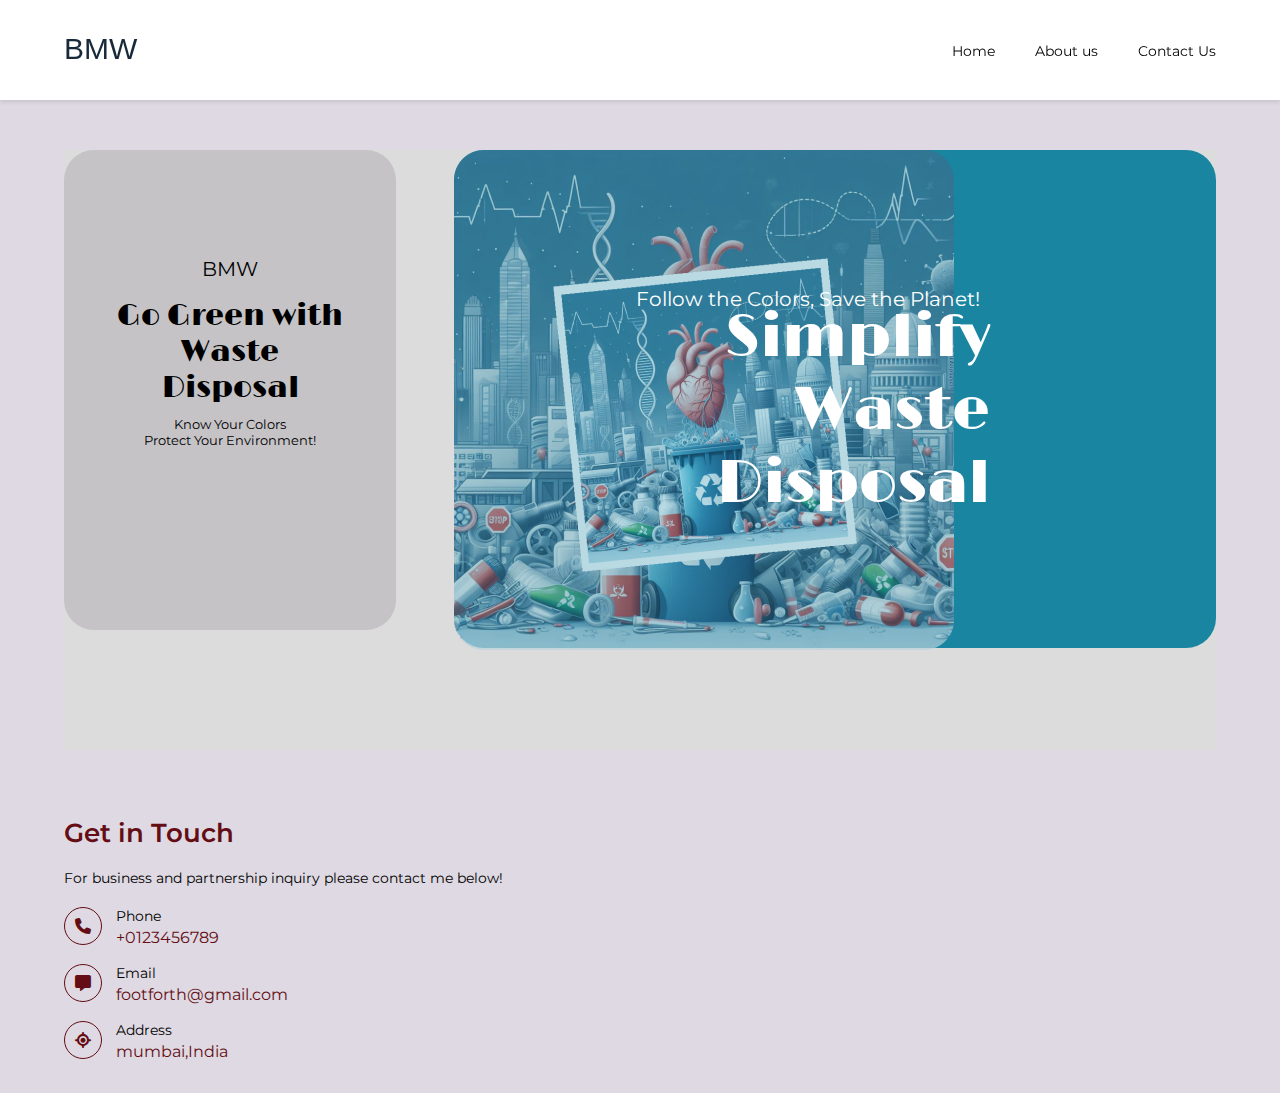
==== index.html @ 0b1280ca "1" ====
<!DOCTYPE html>
<html lang="en">
<head>
    <meta charset="UTF-8">
    <meta http-equiv="X-UA-Compatible" content="IE=edge">
    <meta name="viewport" content="width=device-width, initial-scale=1.0">
    <title>BMW</title>
    <!-- SWIPER CSS LINK -->
    <link rel="stylesheet" href="Swiper/swiper-bundle.min.css">
    <!-- CUSTOM CSS LINK -->
    <link rel="stylesheet" href="css/style.css">
    <link type="script" href="css/script.js">
    <!-- FONTAWESOME LINK -->
    <link rel="stylesheet" href="fontawesome-free-6.3.0-web//css/all.css">
    <link rel="preconnect" href="https://fonts.googleapis.com">
<link rel="preconnect" href="https://fonts.gstatic.com" crossorigin>
<link href="https://fonts.googleapis.com/css2?family=Limelight&family=Montserrat:ital,wght@0,100..900;1,100..900&display=swap" rel="stylesheet">
</head>

<body>
<!-- ................START NAV BAR ............ -->
<nav>
    <div class="container nav-container">
       <h4><a href="" class="logo">BMW</a></h4>
        <ul>
            <li><a href="#Home">Home</a></li>
            <li><a href="#Services">About us</a></li>
            <li><a href="#Projects">Contact Us</a></li>
            <!-- <li><a href="#Skills">Skills</a></li> -->
            
        </ul>
        <div class="phone-button">
            <i class="fa fa-bars open" aria-hidden="true"></i>
            <i class="fa fa-close close" aria-hidden="true"></i>
        </div>
    </div>
</nav>
<!-- ................END NAV BAR ............ -->


<!-- ................START HEADER SECTION ............ -->
<header id="Home">
    <div class="container header-container">
        <div class="header-left">
            <h3>BMW</h3>
            <h1>Go Green with Waste Disposal </h1>
            <h5><li>Know Your Colors </li>
                <li>Protect Your Environment!</li>
            </h5>
    
        </div>
        <div class="header-right">
           <svg width="500" height="500" viewBox="0 0 500 500" fill="none" xmlns="http://www.w3.org/2000/svg" xmlns:xlink="http://www.w3.org/1999/xlink">
                <rect width="500" height="500" fill="url(#pattern0)"/>
                <defs>
                <pattern id="pattern0" patternContentUnits="objectBoundingBox" width="1" height="1">
                <use xlink:href="#image0_84_3" transform="scale(0.001)"/>
                </pattern>
                <image id="image0_84_3" width="1000" height="1000" xlink:href="[data-uri]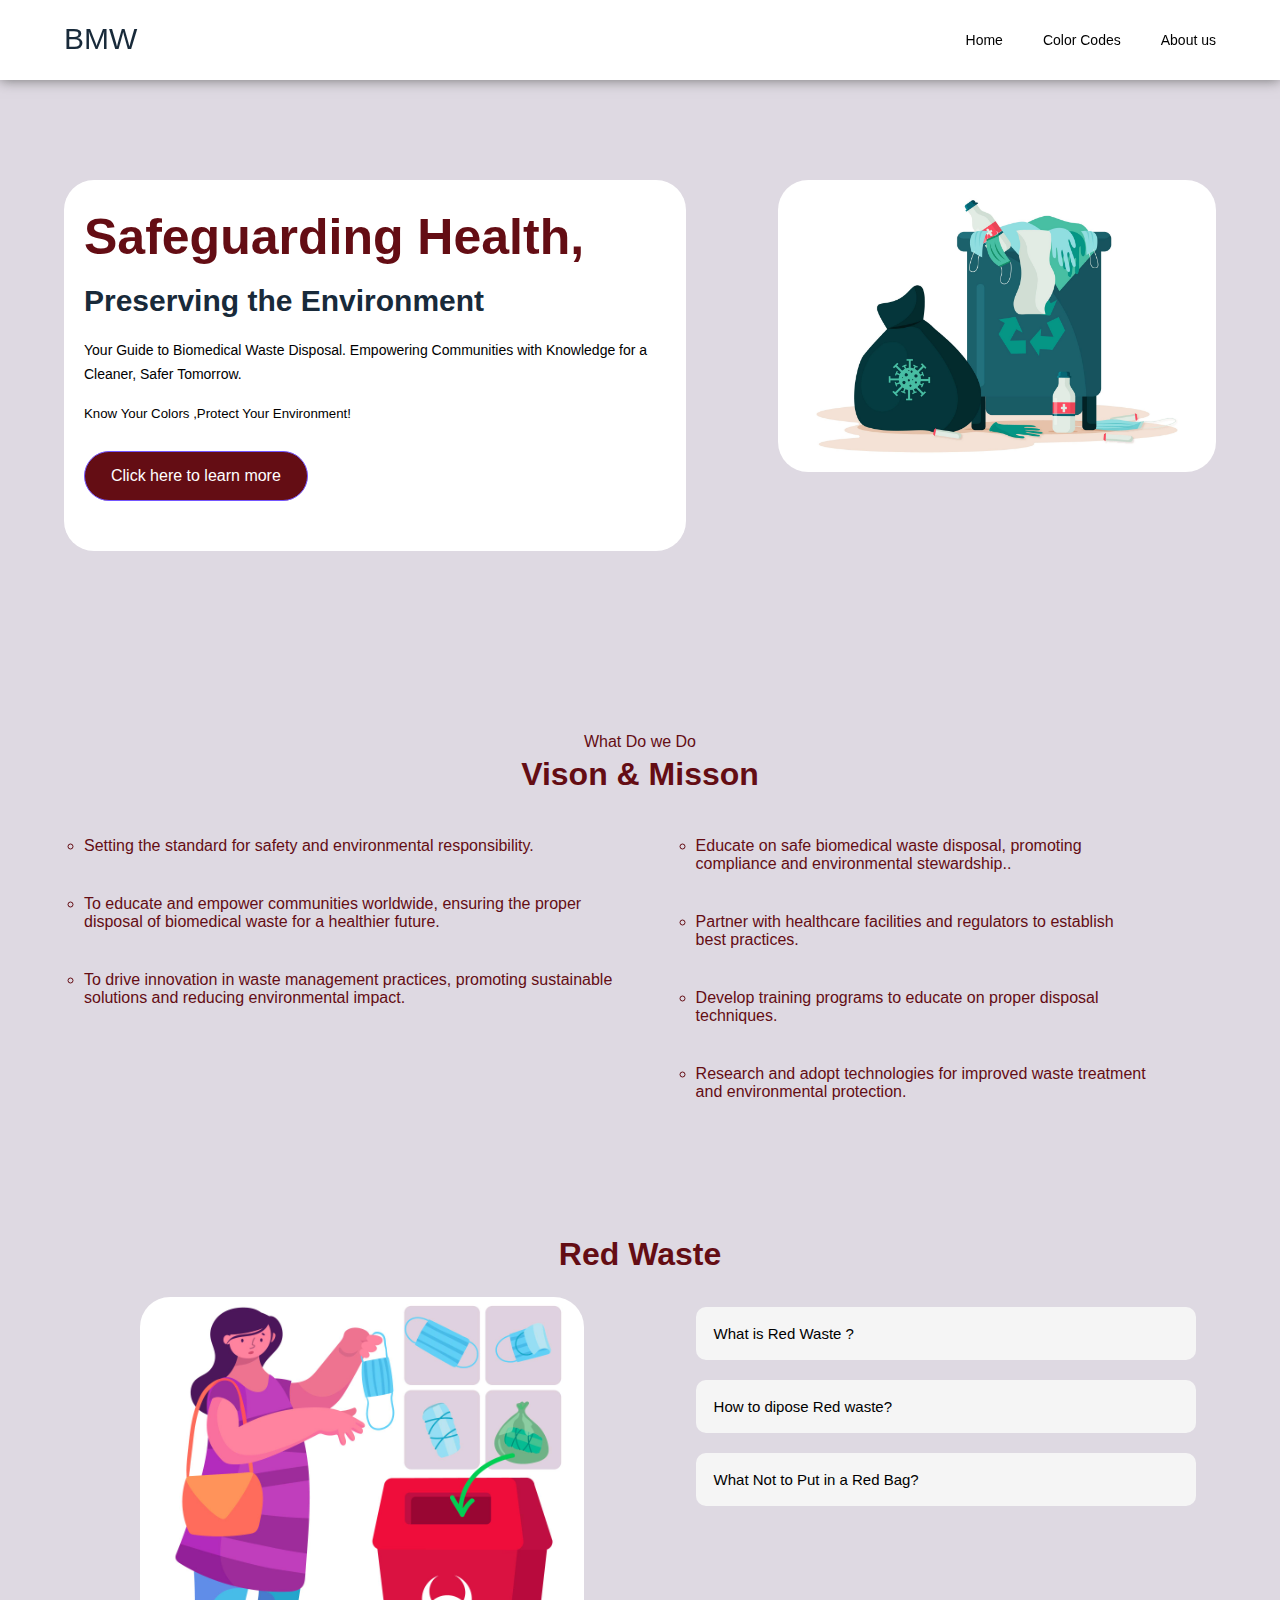
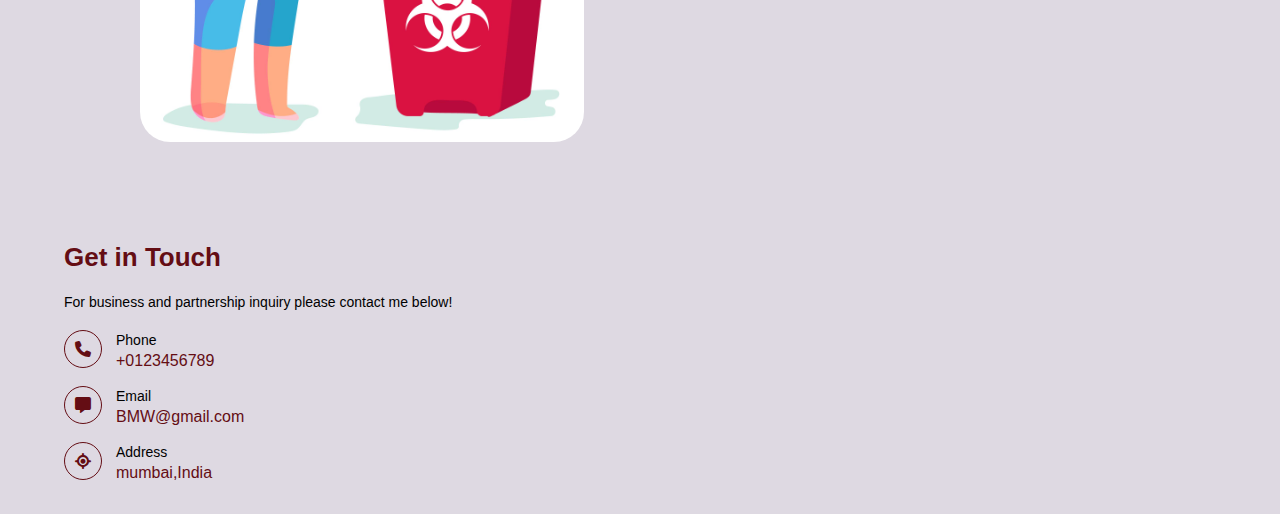
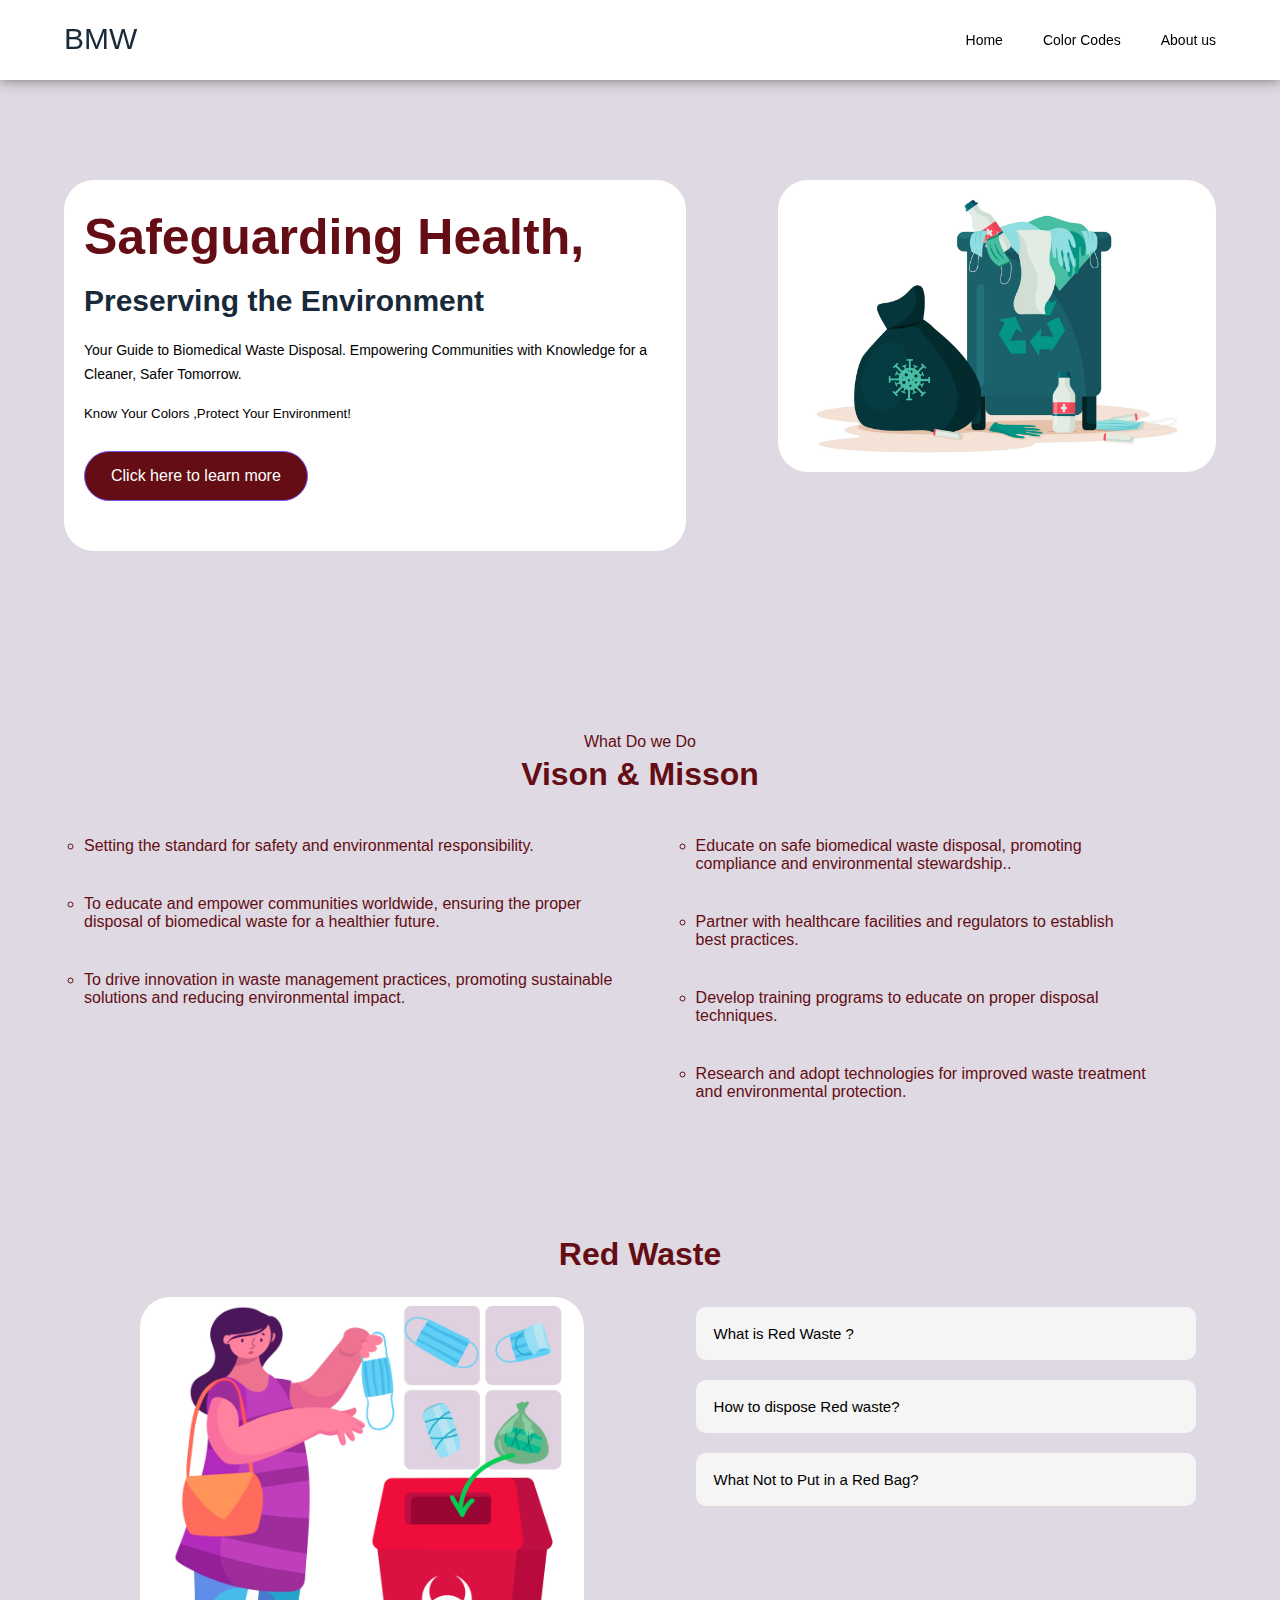
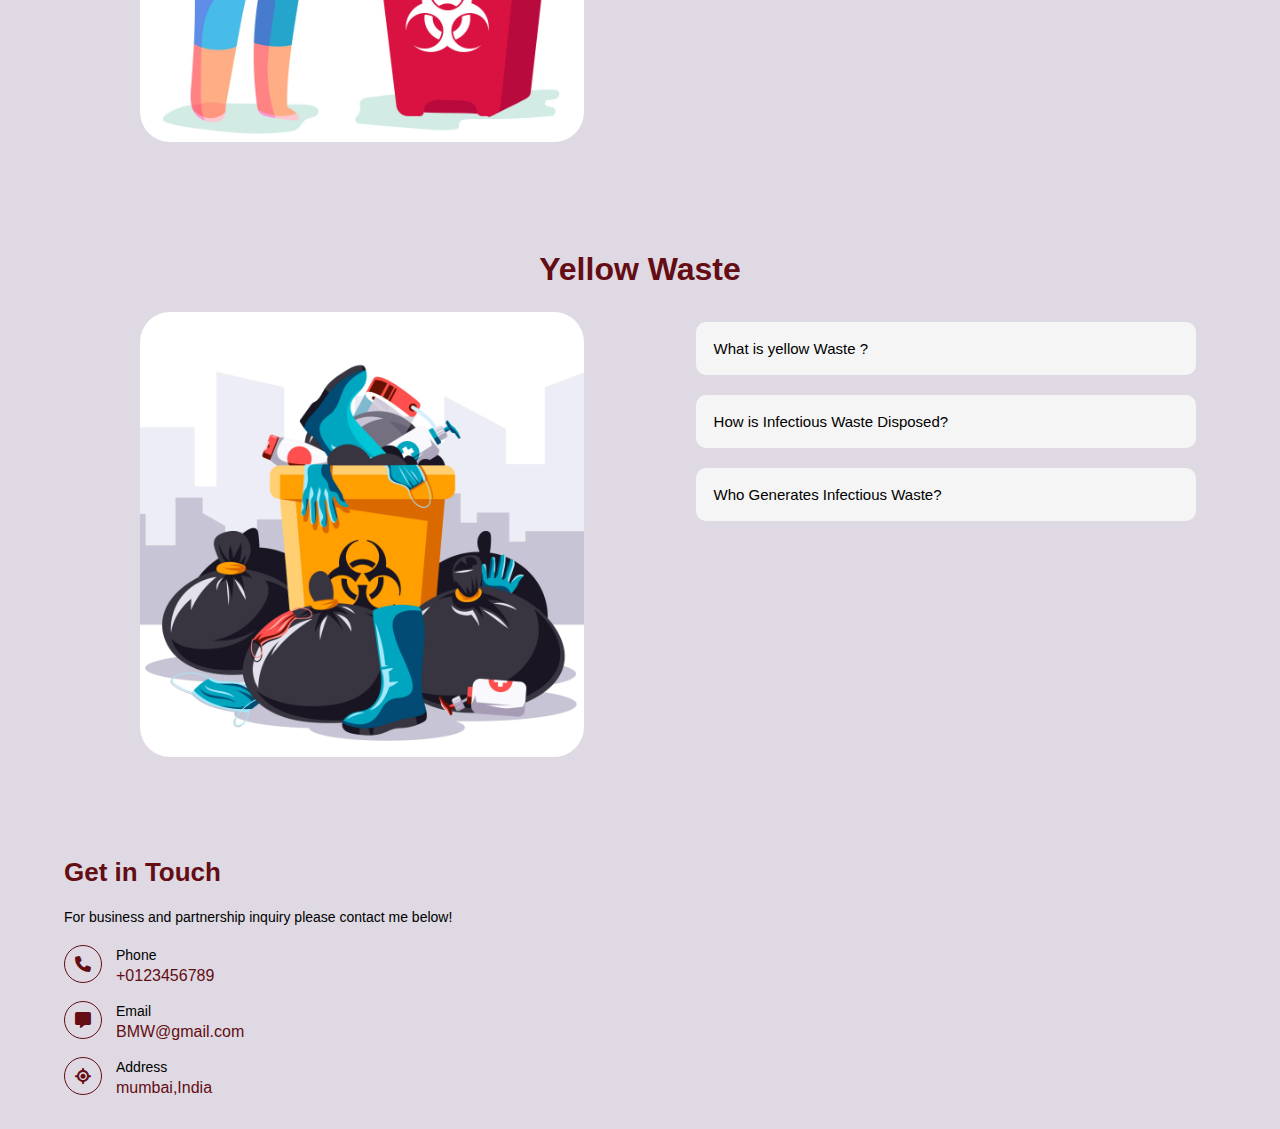
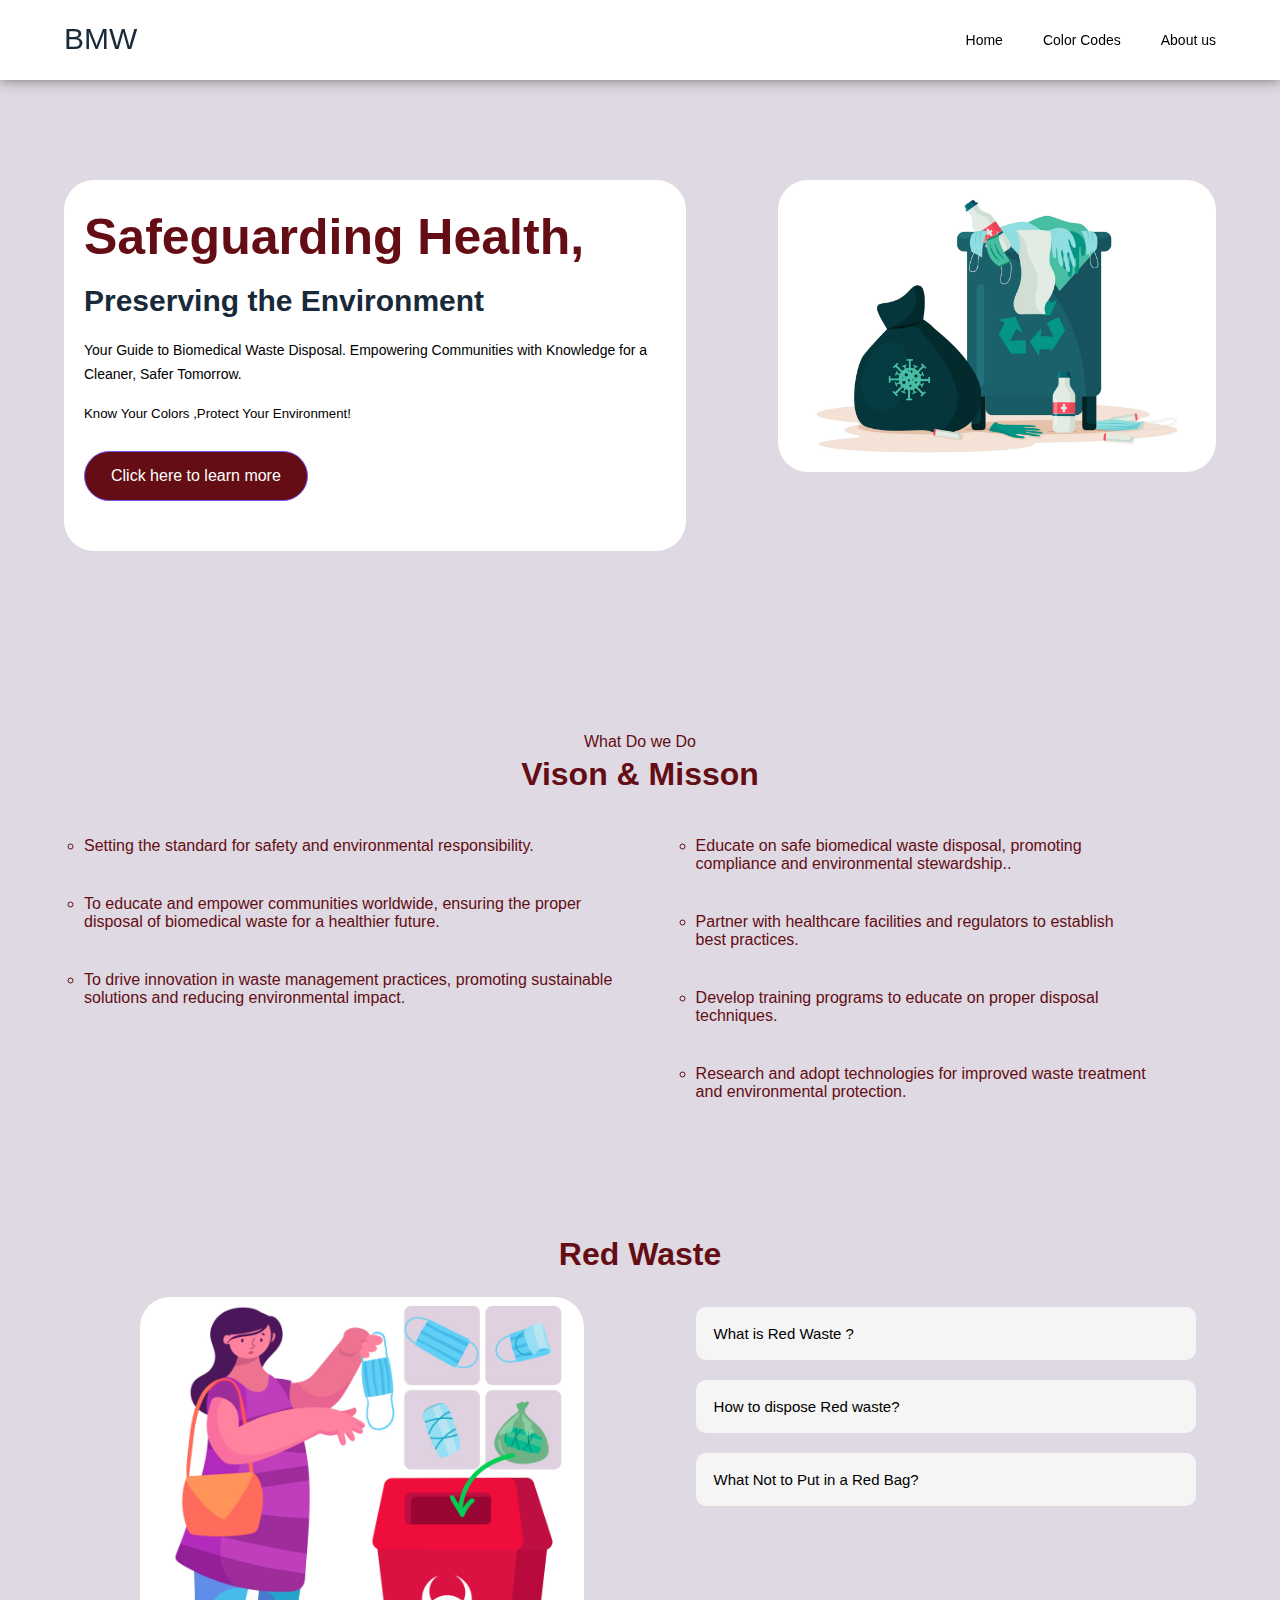
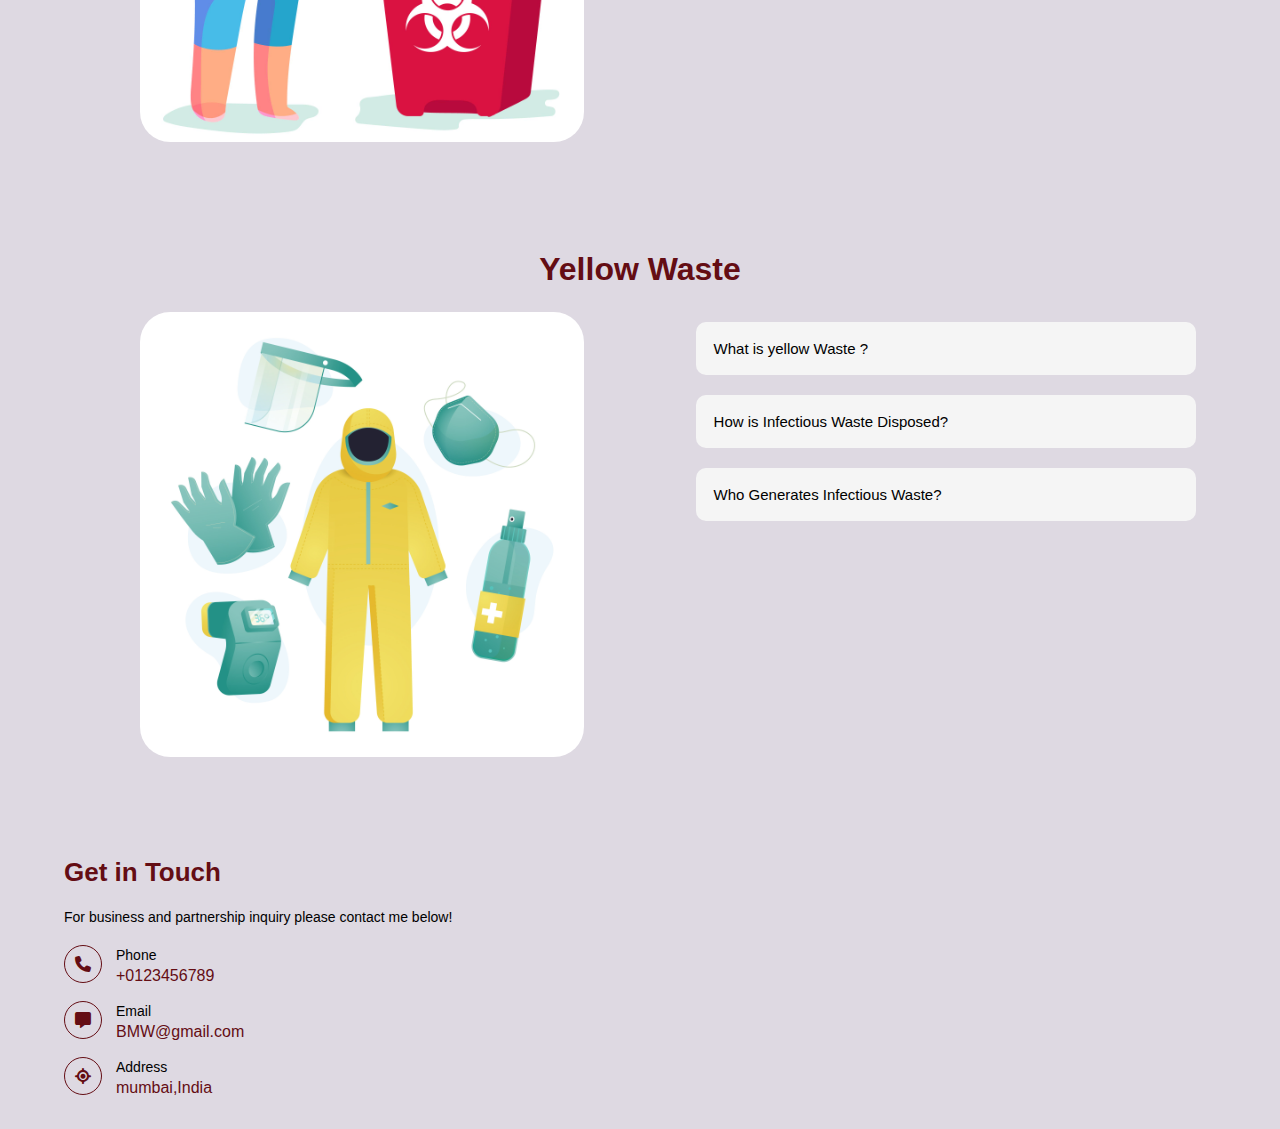
